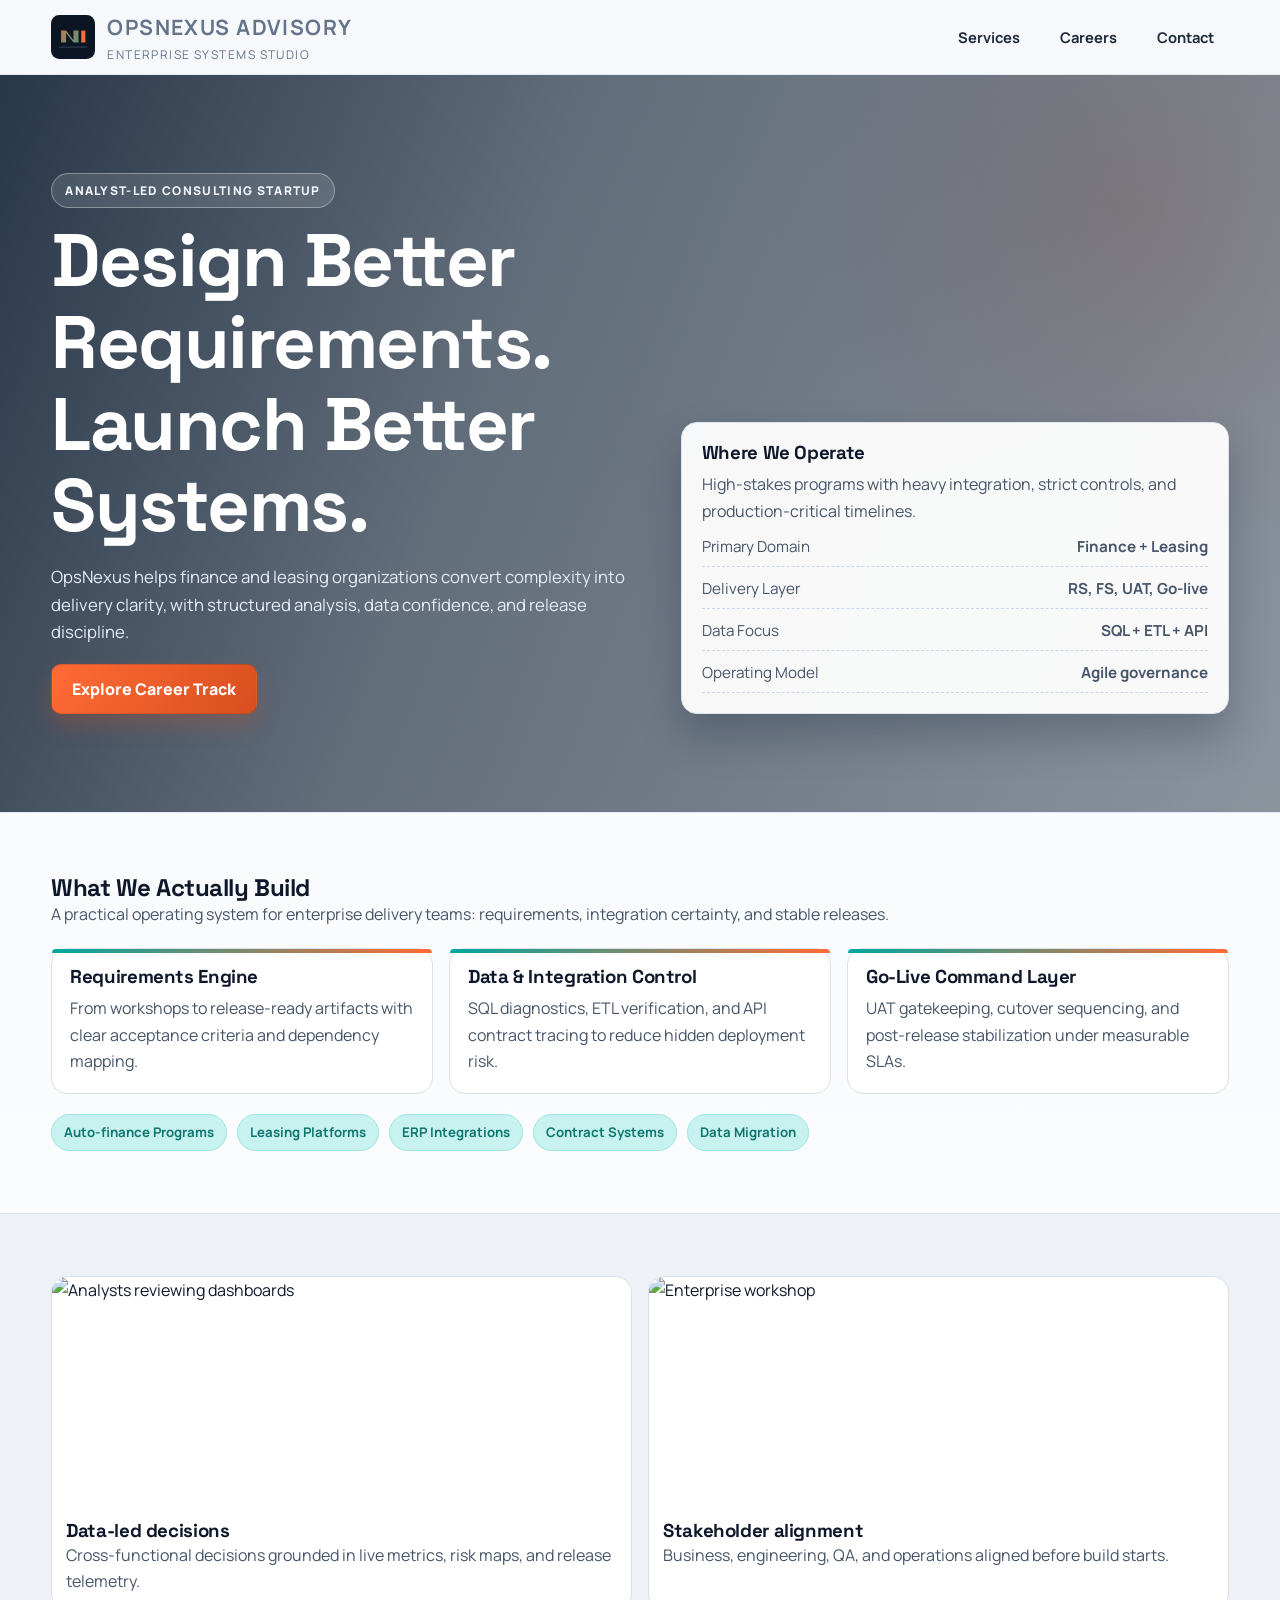
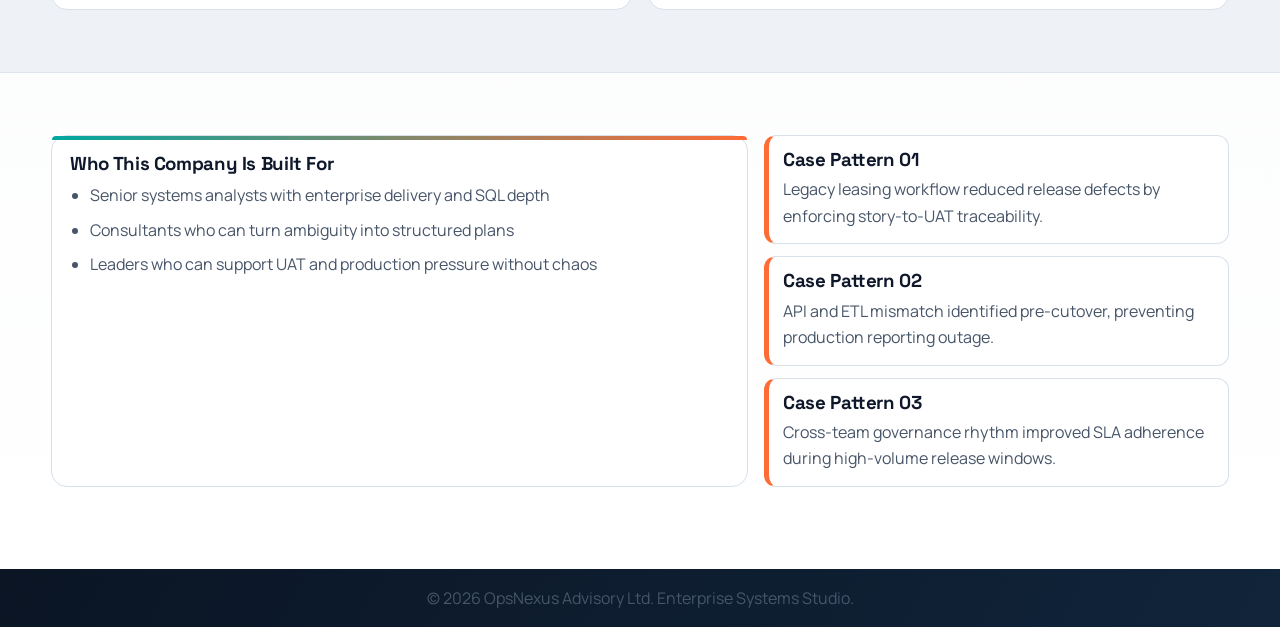
==== index.html @ 14460813 "Swap to alternate OpsNexus logo" ====
<!DOCTYPE html>
<html lang="en">
<head>
  <meta charset="UTF-8" />
  <meta name="viewport" content="width=device-width, initial-scale=1.0" />
  <title>OpsNexus Advisory | Enterprise Systems Studio</title>
  <link rel="stylesheet" href="styles.css" />
</head>
<body>
  <header class="site-header">
    <div class="container nav-shell">
      <a class="brand" href="index.html">
        <img class="logo" src="assets/opsnexus-logo-alt.svg" alt="OpsNexus Advisory logo" />
        <span class="brand-text"><strong>OpsNexus Advisory</strong><span>Enterprise Systems Studio</span></span>
      </a>
      <ul class="nav-links">
        <li><a href="services.html">Services</a></li>
        <li><a href="careers.html">Careers</a></li>
        <li><a href="contact.html">Contact</a></li>
      </ul>
    </div>
  </header>

  <main>
    <section class="hero">
      <video class="hero-video" autoplay muted loop playsinline poster="https://source.unsplash.com/1800x1200/?enterprise,operations,technology&sig=200">
        <source src="https://assets.mixkit.co/videos/preview/mixkit-colleagues-walking-and-talking-in-an-office-4426-large.mp4" type="video/mp4" />
      </video>
      <div class="hero-overlay"></div>
      <div class="container hero-content">
        <div class="hero-copy">
          <span class="hero-kicker">Analyst-led consulting startup</span>
          <h1>Design Better Requirements. Launch Better Systems.</h1>
          <p>
            OpsNexus helps finance and leasing organizations convert complexity into delivery clarity,
            with structured analysis, data confidence, and release discipline.
          </p>
          <a class="btn" href="careers.html">Explore Career Track</a>
        </div>
        <aside class="hero-panel">
          <h3>Where We Operate</h3>
          <p>High-stakes programs with heavy integration, strict controls, and production-critical timelines.</p>
          <ul class="metric-list">
            <li><span>Primary Domain</span><strong>Finance + Leasing</strong></li>
            <li><span>Delivery Layer</span><strong>RS, FS, UAT, Go-live</strong></li>
            <li><span>Data Focus</span><strong>SQL + ETL + API</strong></li>
            <li><span>Operating Model</span><strong>Agile governance</strong></li>
          </ul>
        </aside>
      </div>
    </section>

    <section class="section">
      <div class="container">
        <div class="section-head">
          <h2>What We Actually Build</h2>
          <p class="lead">A practical operating system for enterprise delivery teams: requirements, integration certainty, and stable releases.</p>
        </div>
        <div class="grid-3">
          <article class="card">
            <h3>Requirements Engine</h3>
            <p>From workshops to release-ready artifacts with clear acceptance criteria and dependency mapping.</p>
          </article>
          <article class="card">
            <h3>Data & Integration Control</h3>
            <p>SQL diagnostics, ETL verification, and API contract tracing to reduce hidden deployment risk.</p>
          </article>
          <article class="card">
            <h3>Go-Live Command Layer</h3>
            <p>UAT gatekeeping, cutover sequencing, and post-release stabilization under measurable SLAs.</p>
          </article>
        </div>
        <div class="logo-ribbon">
          <span class="logo-chip">Auto-finance Programs</span>
          <span class="logo-chip">Leasing Platforms</span>
          <span class="logo-chip">ERP Integrations</span>
          <span class="logo-chip">Contract Systems</span>
          <span class="logo-chip">Data Migration</span>
        </div>
      </div>
    </section>

    <section class="section section-soft">
      <div class="container visual-band">
        <article class="visual-card">
          <img src="https://source.unsplash.com/1600x1000/?data,analytics,dashboard&sig=101" alt="Analysts reviewing dashboards" />
          <div class="caption">
            <h3>Data-led decisions</h3>
            <p>Cross-functional decisions grounded in live metrics, risk maps, and release telemetry.</p>
          </div>
        </article>
        <article class="visual-card">
          <img src="https://source.unsplash.com/1600x1000/?enterprise,meeting,whiteboard&sig=102" alt="Enterprise workshop" />
          <div class="caption">
            <h3>Stakeholder alignment</h3>
            <p>Business, engineering, QA, and operations aligned before build starts.</p>
          </div>
        </article>
      </div>
    </section>

    <section class="section">
      <div class="container story-grid">
        <article class="panel">
          <h3>Who This Company Is Built For</h3>
          <ul class="bullets">
            <li>Senior systems analysts with enterprise delivery and SQL depth</li>
            <li>Consultants who can turn ambiguity into structured plans</li>
            <li>Leaders who can support UAT and production pressure without chaos</li>
          </ul>
        </article>
        <div class="case-strip">
          <article class="case-item">
            <h3>Case Pattern 01</h3>
            <p>Legacy leasing workflow reduced release defects by enforcing story-to-UAT traceability.</p>
          </article>
          <article class="case-item">
            <h3>Case Pattern 02</h3>
            <p>API and ETL mismatch identified pre-cutover, preventing production reporting outage.</p>
          </article>
          <article class="case-item">
            <h3>Case Pattern 03</h3>
            <p>Cross-team governance rhythm improved SLA adherence during high-volume release windows.</p>
          </article>
        </div>
      </div>
    </section>
  </main>

  <footer class="footer">
    <div class="container">
      <p>&copy; 2026 OpsNexus Advisory Ltd. Enterprise Systems Studio.</p>
    </div>
  </footer>
</body>
</html>
---- styles.css ----
@import url('https://fonts.googleapis.com/css2?family=Manrope:wght@400;500;600;700;800&family=Space+Grotesk:wght@500;700&display=swap');

:root {
  --bg: #f6f8fb;
  --bg-alt: #eef2f7;
  --surface: #ffffff;
  --ink: #0f172a;
  --muted: #475569;
  --line: #d8e0ea;
  --brand: #ff6b35;
  --brand-dark: #d84f1f;
  --teal: #00a7a0;
  --teal-soft: #c7f2ef;
}

* {
  box-sizing: border-box;
  margin: 0;
  padding: 0;
}

body {
  font-family: "Manrope", "Segoe UI", sans-serif;
  color: var(--ink);
  background: linear-gradient(180deg, var(--bg) 0%, #ffffff 100%);
  line-height: 1.65;
}

h1,
h2,
h3 {
  font-family: "Space Grotesk", "Segoe UI", sans-serif;
  letter-spacing: -0.02em;
  line-height: 1.1;
}

p,
li {
  color: var(--muted);
}

.container {
  width: min(1180px, 92%);
  margin: 0 auto;
}

.site-header {
  position: sticky;
  top: 0;
  z-index: 40;
  backdrop-filter: blur(10px);
  background: rgba(246, 248, 251, 0.92);
  border-bottom: 1px solid #e5ebf2;
}

.nav-shell {
  min-height: 74px;
  display: flex;
  align-items: center;
  justify-content: space-between;
  gap: 20px;
}

.brand {
  text-decoration: none;
  display: inline-flex;
  align-items: center;
  gap: 12px;
  color: var(--ink);
}

.brand strong {
  font-size: 1.32rem;
}

.brand span {
  font-size: 0.75rem;
  text-transform: uppercase;
  letter-spacing: 0.12em;
  color: #64748b;
}

.brand-text {
  display: inline-flex;
  flex-direction: column;
}

.logo {
  width: 44px;
  height: 44px;
  display: block;
}

.nav-links {
  list-style: none;
  display: flex;
  gap: 10px;
}

.nav-links a {
  text-decoration: none;
  color: #1e293b;
  font-weight: 700;
  font-size: 0.92rem;
  padding: 9px 14px;
  border-radius: 999px;
  border: 1px solid transparent;
}

.nav-links a:hover,
.nav-links a.active {
  border-color: #dbe4ef;
  background: #ffffff;
  color: var(--brand-dark);
}

.hero {
  position: relative;
  min-height: 82vh;
  display: flex;
  align-items: center;
  overflow: hidden;
  border-bottom: 1px solid #e4ebf4;
}

.hero-video {
  position: absolute;
  inset: 0;
  width: 100%;
  height: 100%;
  object-fit: cover;
  z-index: 0;
}

.hero-overlay {
  position: absolute;
  inset: 0;
  z-index: 1;
  background:
    linear-gradient(110deg, rgba(6, 23, 43, 0.86) 0%, rgba(6, 23, 43, 0.62) 38%, rgba(6, 23, 43, 0.45) 100%),
    radial-gradient(circle at 88% 18%, rgba(255, 107, 53, 0.2), transparent 28%);
}

.hero-content {
  position: relative;
  z-index: 2;
  display: grid;
  grid-template-columns: 1.05fr 0.95fr;
  gap: 24px;
  align-items: end;
  padding: 66px 0;
}

.hero-kicker {
  display: inline-flex;
  margin-bottom: 12px;
  border-radius: 999px;
  padding: 7px 13px;
  background: rgba(255, 255, 255, 0.12);
  border: 1px solid rgba(255, 255, 255, 0.34);
  color: #f2f7ff;
  text-transform: uppercase;
  letter-spacing: 0.11em;
  font-size: 0.75rem;
  font-weight: 800;
}

.hero-copy h1 {
  color: #fff;
  font-size: clamp(2.2rem, 5.8vw, 5.2rem);
  max-width: 800px;
}

.hero-copy p {
  margin-top: 16px;
  color: #e6edf8;
  font-size: 1.05rem;
  max-width: 700px;
}

.hero-panel {
  background: rgba(255, 255, 255, 0.95);
  border: 1px solid #dbe4ef;
  border-radius: 16px;
  padding: 20px;
  box-shadow: 0 22px 42px rgba(8, 24, 46, 0.25);
}

.hero-panel h3 {
  margin-bottom: 8px;
}

.metric-list {
  margin-top: 10px;
  list-style: none;
  display: grid;
  gap: 9px;
}

.metric-list li {
  display: flex;
  justify-content: space-between;
  gap: 10px;
  font-size: 0.95rem;
  border-bottom: 1px dashed #cbd7e5;
  padding-bottom: 7px;
}

.btn {
  display: inline-block;
  margin-top: 18px;
  text-decoration: none;
  color: #fff;
  border-radius: 10px;
  padding: 11px 20px;
  background: linear-gradient(120deg, var(--brand), var(--brand-dark));
  border: 1px solid rgba(0, 0, 0, 0.12);
  box-shadow: 0 10px 22px rgba(216, 79, 31, 0.28);
  font-weight: 800;
  transition: transform 0.15s ease;
}

.btn:hover {
  transform: translateY(-2px);
}

.section {
  padding: 62px 0;
}

.section-soft {
  background: var(--bg-alt);
  border-top: 1px solid #dce5ef;
  border-bottom: 1px solid #dce5ef;
}

.section-head {
  margin-bottom: 20px;
}

.lead {
  max-width: 860px;
}

.grid-3 {
  display: grid;
  grid-template-columns: repeat(3, 1fr);
  gap: 16px;
}

.card,
.panel {
  background: var(--surface);
  border: 1px solid var(--line);
  border-radius: 16px;
  padding: 18px;
  position: relative;
}

.card::after,
.panel::after {
  content: "";
  position: absolute;
  inset: 0 auto auto 0;
  width: 100%;
  height: 4px;
  border-radius: 16px 16px 0 0;
  background: linear-gradient(90deg, var(--teal), var(--brand));
}

.card h3,
.panel h3 {
  margin-bottom: 8px;
}

.visual-band {
  display: grid;
  grid-template-columns: 1fr 1fr;
  gap: 16px;
}

.visual-card,
.service-card,
.culture-card {
  background: #fff;
  border: 1px solid var(--line);
  border-radius: 16px;
  overflow: hidden;
}

.visual-card img,
.service-card img,
.culture-card img,
.hero-banner img {
  width: 100%;
  display: block;
  object-fit: cover;
}

.visual-card img {
  height: 230px;
}

.visual-card .caption,
.service-card .content,
.culture-card .content {
  padding: 14px;
}

.logo-ribbon {
  margin-top: 20px;
  display: flex;
  flex-wrap: wrap;
  gap: 10px;
}

.logo-chip {
  background: var(--teal-soft);
  color: #0f766e;
  border: 1px solid #9ce7e3;
  border-radius: 999px;
  padding: 7px 12px;
  font-weight: 700;
  font-size: 0.83rem;
}

.story-grid {
  display: grid;
  grid-template-columns: 1.2fr 0.8fr;
  gap: 16px;
}

.bullets {
  margin-left: 20px;
  display: grid;
  gap: 8px;
}

.case-strip {
  display: grid;
  gap: 12px;
}

.case-item {
  background: #fff;
  border: 1px solid var(--line);
  border-left: 5px solid var(--brand);
  border-radius: 12px;
  padding: 14px;
}

.case-item h3 {
  margin-bottom: 6px;
}

.page-title {
  padding: 50px 0 20px;
}

.page-title h1 {
  font-size: clamp(1.9rem, 3.8vw, 3.1rem);
}

.hero-banner {
  border-radius: 16px;
  overflow: hidden;
  border: 1px solid var(--line);
}

.hero-banner img {
  height: 330px;
}

.service-grid,
.culture-grid {
  display: grid;
  grid-template-columns: repeat(3, 1fr);
  gap: 16px;
}

.service-card img {
  height: 180px;
}

.culture-card img {
  height: 150px;
}

.job-list {
  display: grid;
  gap: 14px;
}

.job-card {
  background: #fff;
  border: 1px solid var(--line);
  border-left: 5px solid var(--brand);
  border-radius: 14px;
  padding: 16px;
  display: flex;
  justify-content: space-between;
  gap: 16px;
}

.job-main {
  flex: 1;
}

.job-meta {
  color: #8a4f29;
  font-weight: 800;
  font-size: 0.9rem;
  margin-bottom: 7px;
}

.job-btn {
  margin-top: 0;
}

.split {
  display: grid;
  grid-template-columns: 1.12fr 0.88fr;
  gap: 16px;
}

.form-grid {
  display: grid;
  grid-template-columns: 1fr 1fr;
  gap: 12px;
}

label {
  display: block;
  margin-bottom: 4px;
  color: var(--ink);
  font-weight: 700;
}

input,
textarea {
  width: 100%;
  font: inherit;
  color: var(--ink);
  background: #fff;
  border: 1px solid #cfd9e5;
  border-radius: 9px;
  padding: 10px;
}

input:focus,
textarea:focus {
  outline: none;
  border-color: var(--teal);
  box-shadow: 0 0 0 3px rgba(0, 167, 160, 0.16);
}

.note-strip {
  margin-top: 16px;
  border: 1px solid #ffd6c7;
  background: #fff1eb;
  color: #a63f1d;
  border-radius: 10px;
  padding: 12px;
}

.map-embed {
  width: 100%;
  min-height: 260px;
  border: 1px solid var(--line);
  border-radius: 12px;
  margin-top: 12px;
}

.footer {
  margin-top: 20px;
  background: linear-gradient(120deg, #0b1524, #10243a);
  color: #dbe8f8;
}

.footer .container {
  padding: 16px 0;
  text-align: center;
}

@media (max-width: 920px) {
  .nav-shell {
    flex-direction: column;
    align-items: flex-start;
    padding: 12px 0;
  }

  .nav-links {
    flex-wrap: wrap;
  }

  .hero-content,
  .grid-3,
  .visual-band,
  .story-grid,
  .service-grid,
  .culture-grid,
  .split,
  .form-grid {
    grid-template-columns: 1fr;
  }

  .job-card {
    flex-direction: column;
  }
}
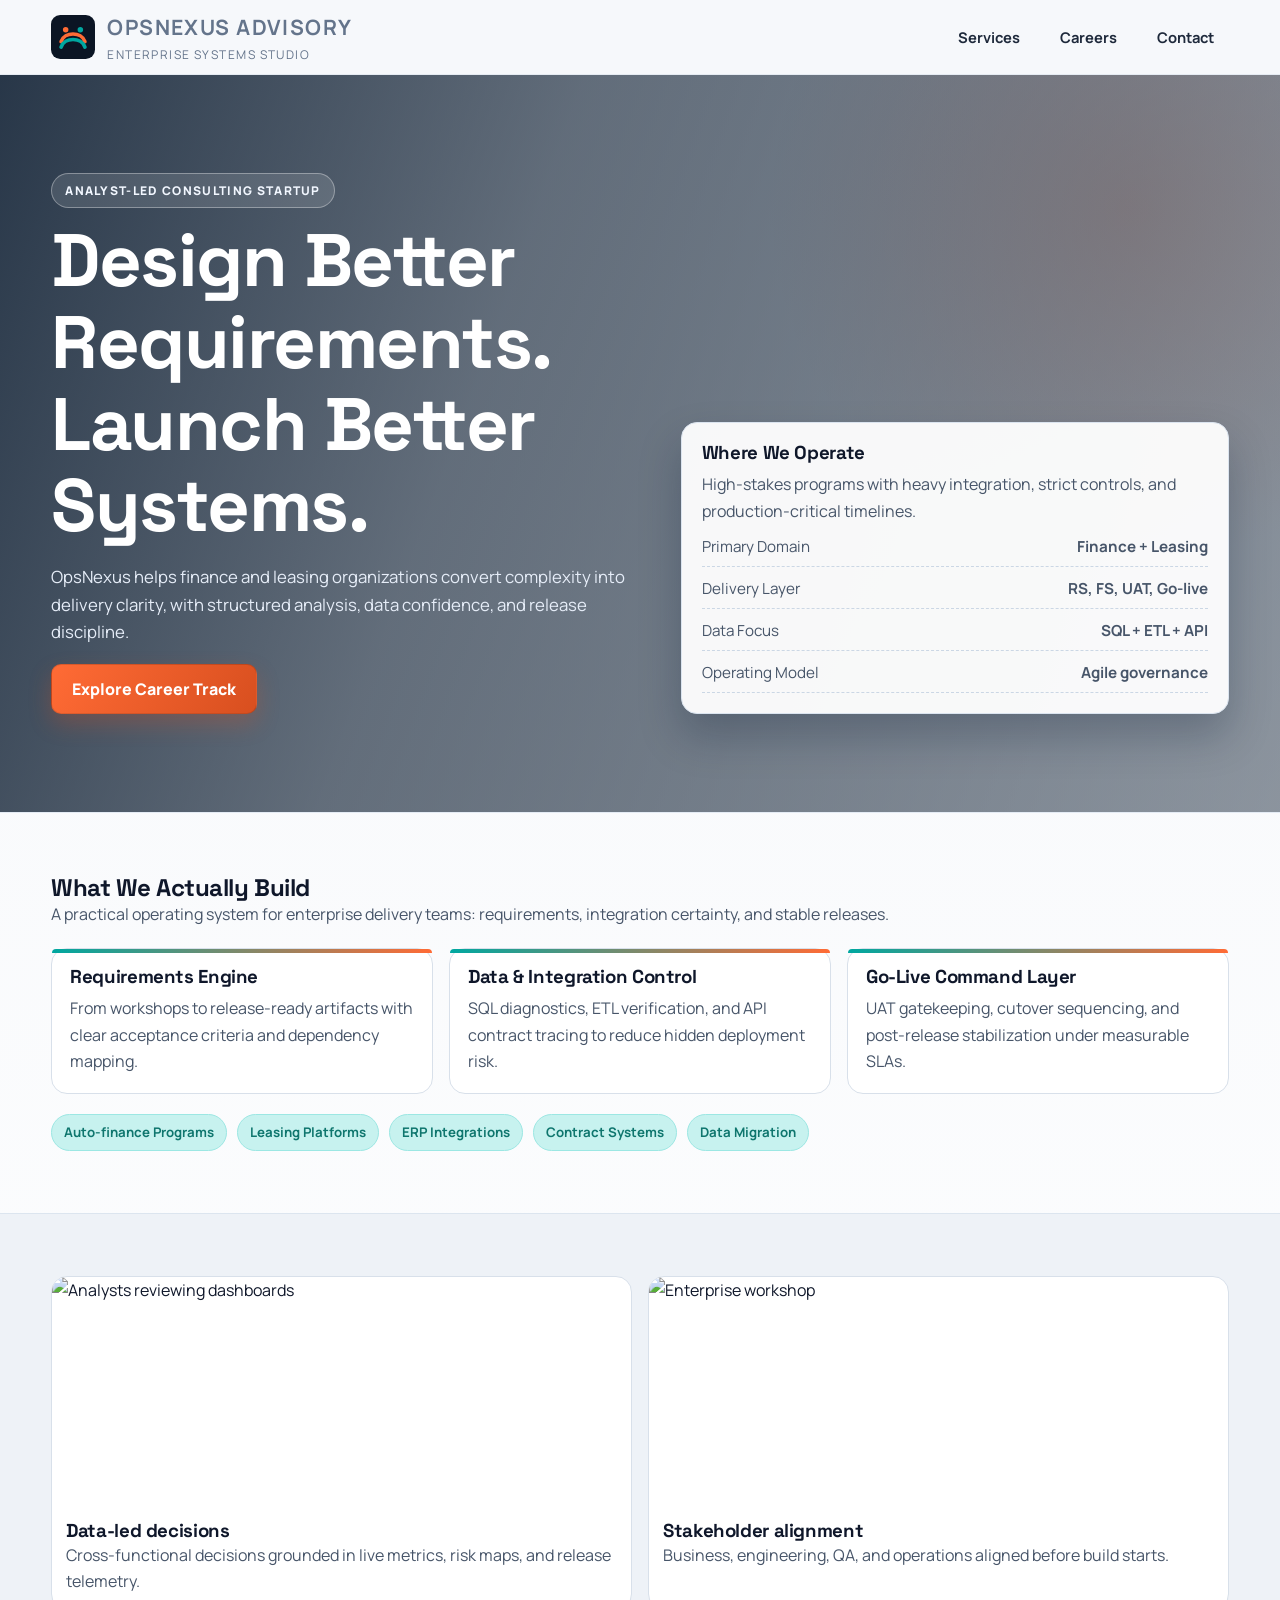
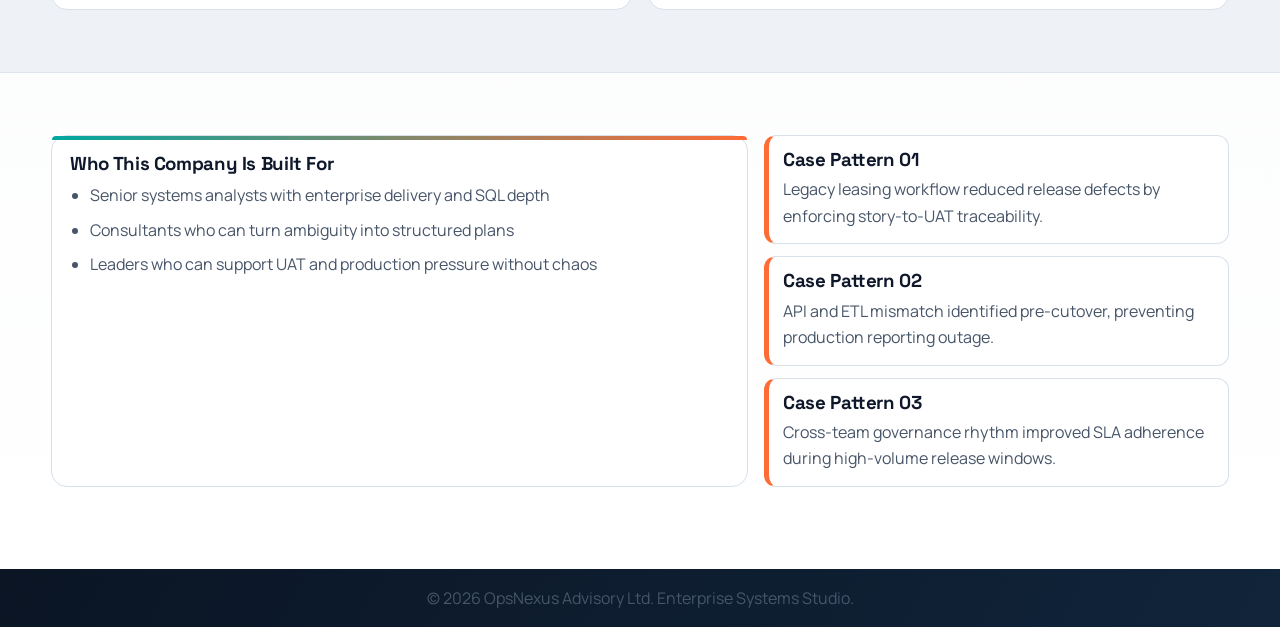
==== commit b52095e9: "Replace logo with abstract mark" ====
--- a/index.html
+++ b/index.html
@@ -10,7 +10,7 @@
   <header class="site-header">
     <div class="container nav-shell">
       <a class="brand" href="index.html">
-        <img class="logo" src="assets/opsnexus-logo-alt.svg" alt="OpsNexus Advisory logo" />
+        <img class="logo" src="assets/opsnexus-logo-mark.svg" alt="OpsNexus Advisory logo" />
         <span class="brand-text"><strong>OpsNexus Advisory</strong><span>Enterprise Systems Studio</span></span>
       </a>
       <ul class="nav-links">
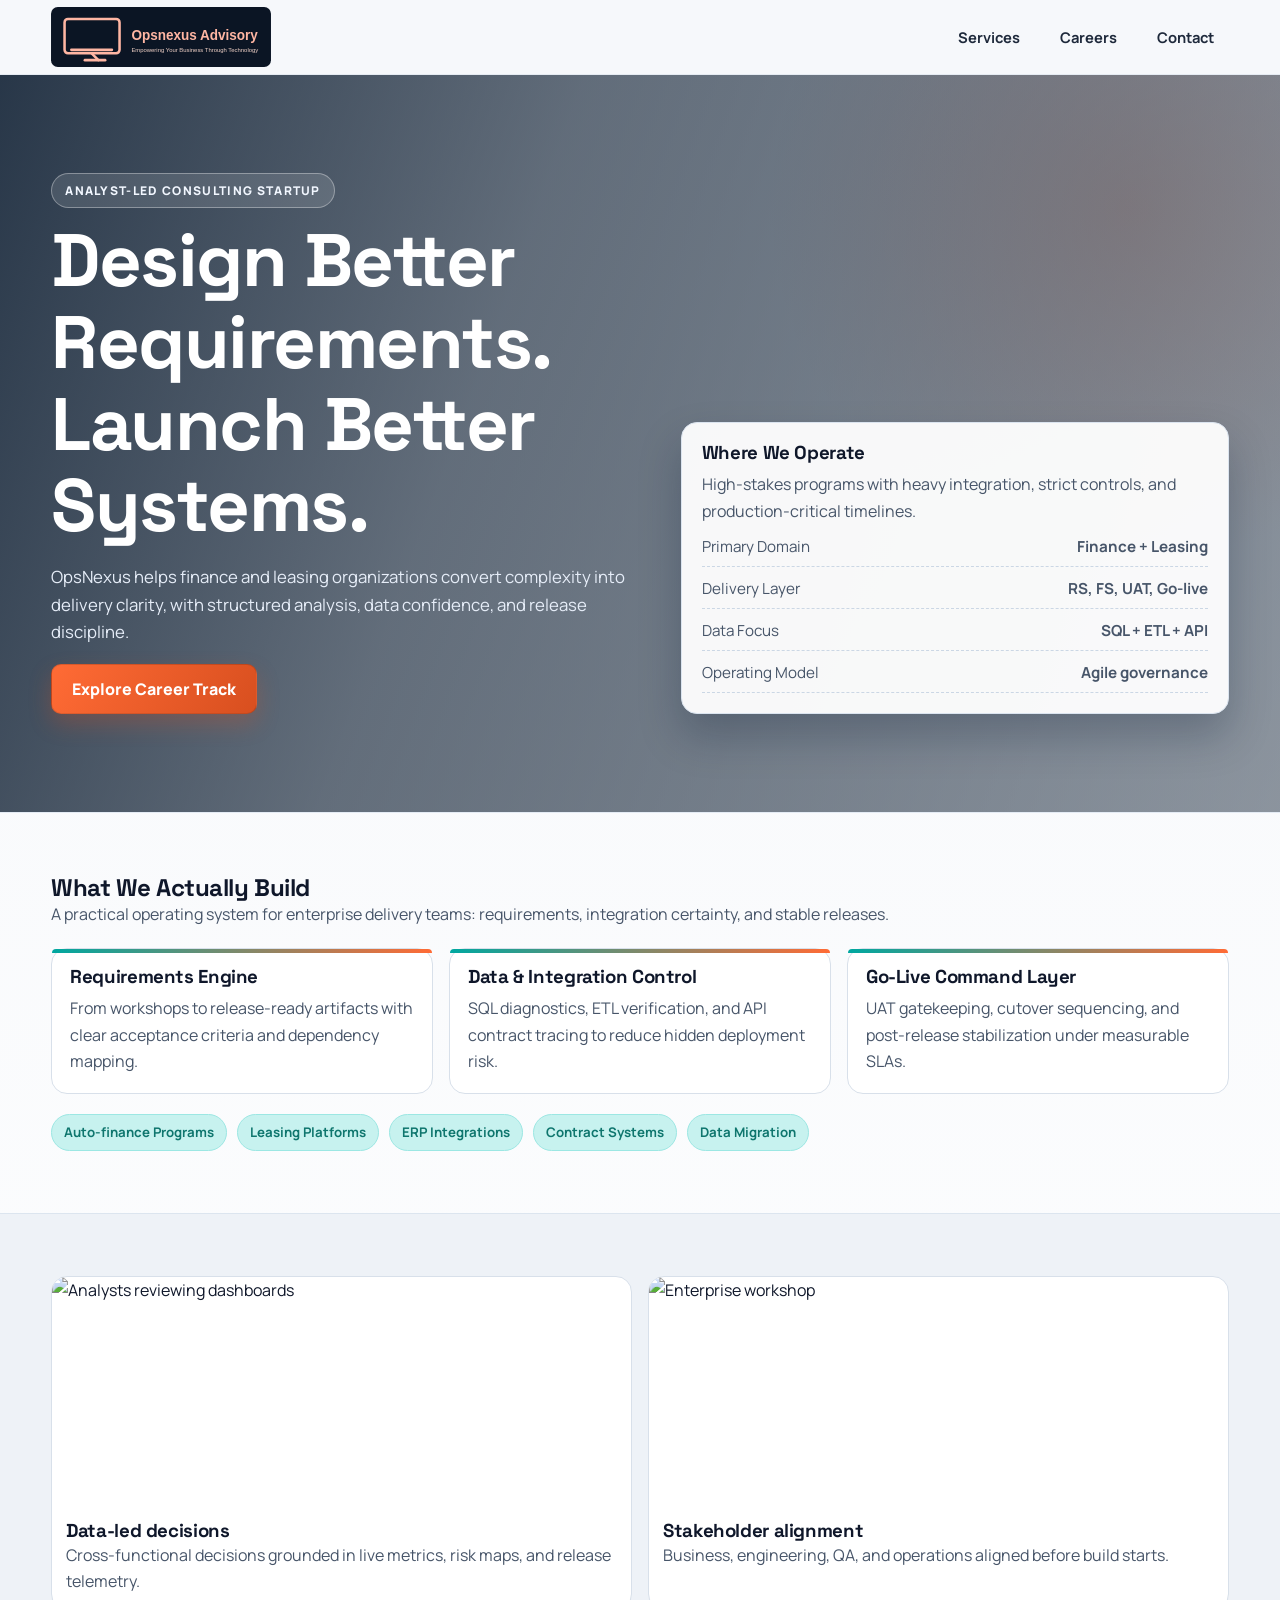
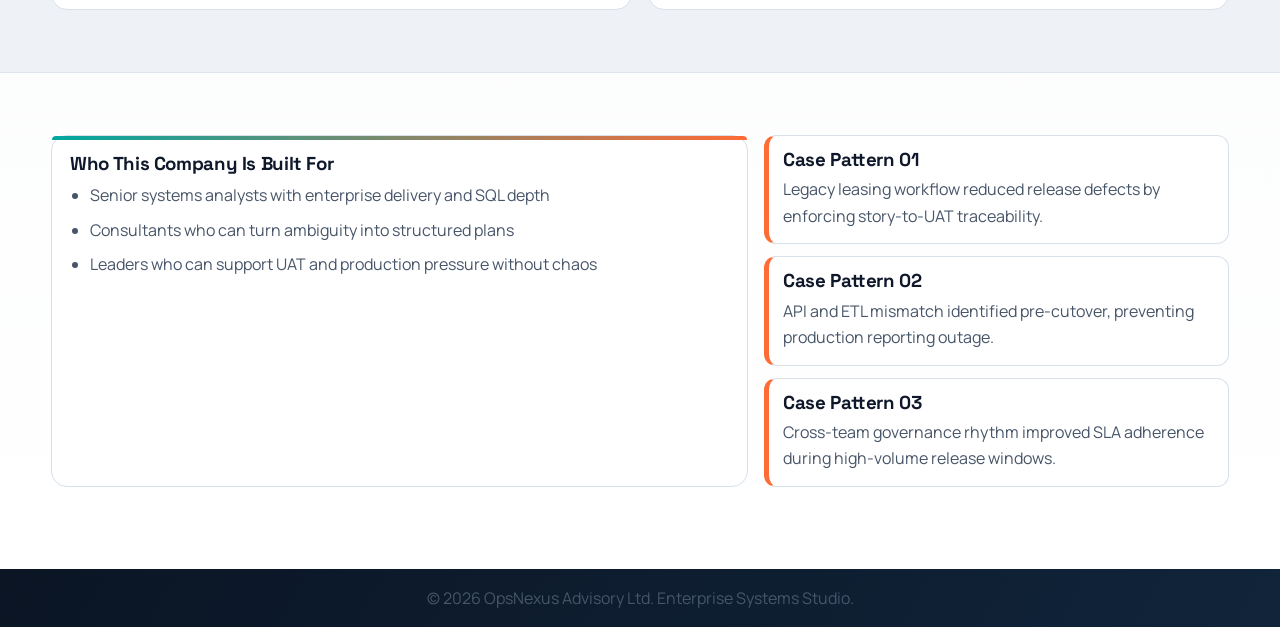
==== commit 856cc4b3: "Introduce sketch logo wordmark" ====
--- a/index.html
+++ b/index.html
@@ -10,8 +10,7 @@
   <header class="site-header">
     <div class="container nav-shell">
       <a class="brand" href="index.html">
-        <img class="logo" src="assets/opsnexus-logo-mark.svg" alt="OpsNexus Advisory logo" />
-        <span class="brand-text"><strong>OpsNexus Advisory</strong><span>Enterprise Systems Studio</span></span>
+        <img class="logo" src="assets/opsnexus-logo-sketch.svg" alt="OpsNexus Advisory logo" />
       </a>
       <ul class="nav-links">
         <li><a href="services.html">Services</a></li>
--- a/styles.css
+++ b/styles.css
@@ -69,25 +69,15 @@
   color: var(--ink);
 }
 
-.brand strong {
-  font-size: 1.32rem;
-}
-
-.brand span {
-  font-size: 0.75rem;
-  text-transform: uppercase;
-  letter-spacing: 0.12em;
-  color: #64748b;
-}
-
+.brand strong,
+.brand span,
 .brand-text {
-  display: inline-flex;
-  flex-direction: column;
+  display: none;
 }
 
 .logo {
-  width: 44px;
-  height: 44px;
+  width: 220px;
+  height: auto;
   display: block;
 }
 
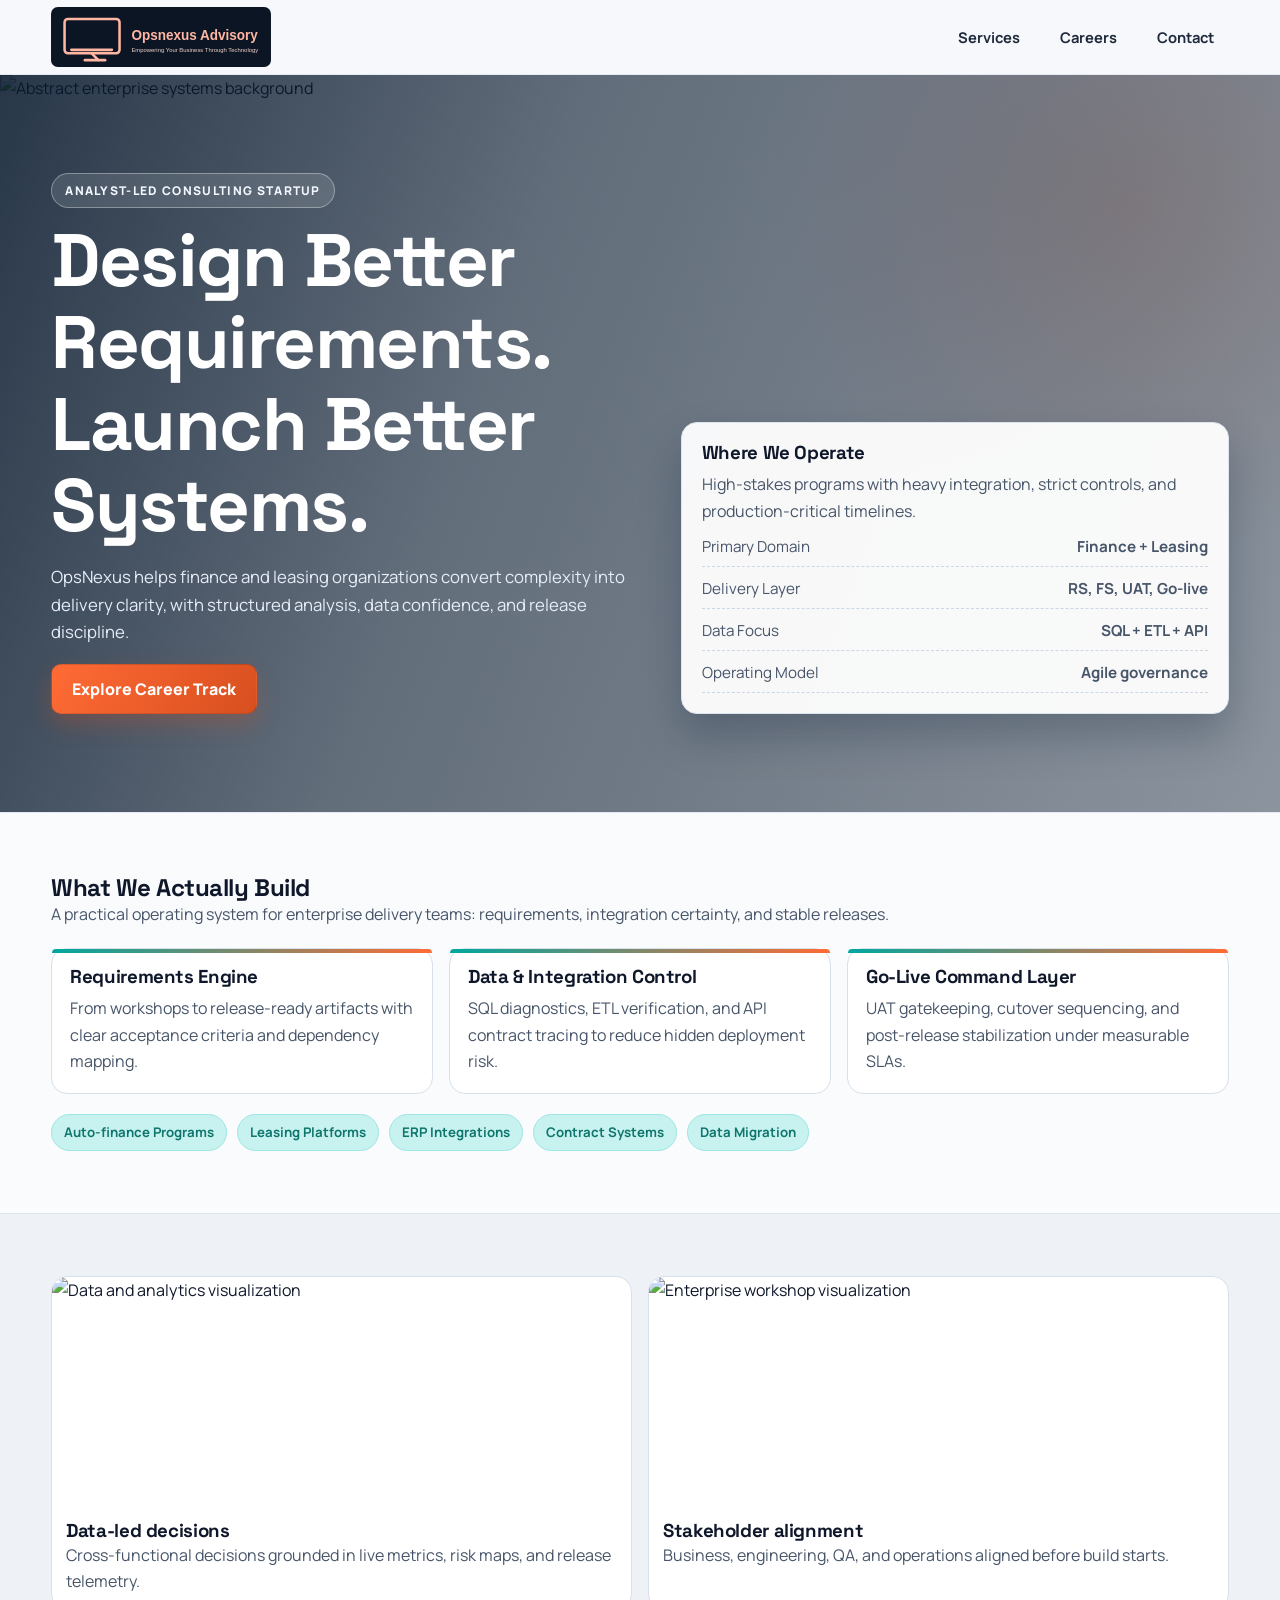
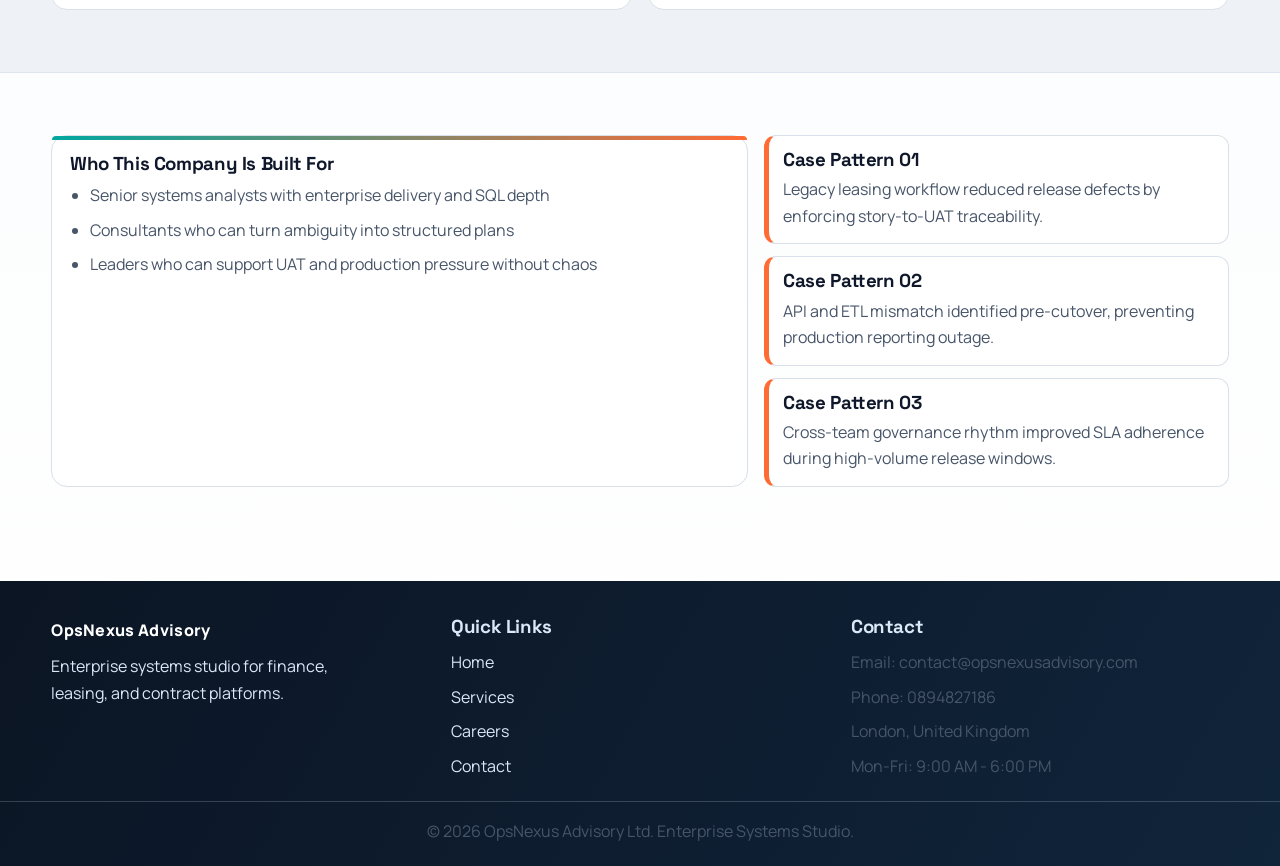
==== commit c8148fb2: "Add footer banner and custom domain" ====
--- a/index.html
+++ b/index.html
@@ -22,9 +22,7 @@
 
   <main>
     <section class="hero">
-      <video class="hero-video" autoplay muted loop playsinline poster="https://source.unsplash.com/1800x1200/?enterprise,operations,technology&sig=200">
-        <source src="https://assets.mixkit.co/videos/preview/mixkit-colleagues-walking-and-talking-in-an-office-4426-large.mp4" type="video/mp4" />
-      </video>
+      <img class="hero-video" src="assets/hero-bg.svg" alt="Abstract enterprise systems background" />
       <div class="hero-overlay"></div>
       <div class="container hero-content">
         <div class="hero-copy">
@@ -82,14 +80,14 @@
     <section class="section section-soft">
       <div class="container visual-band">
         <article class="visual-card">
-          <img src="https://source.unsplash.com/1600x1000/?data,analytics,dashboard&sig=101" alt="Analysts reviewing dashboards" />
+          <img src="assets/visual-data.svg" alt="Data and analytics visualization" />
           <div class="caption">
             <h3>Data-led decisions</h3>
             <p>Cross-functional decisions grounded in live metrics, risk maps, and release telemetry.</p>
           </div>
         </article>
         <article class="visual-card">
-          <img src="https://source.unsplash.com/1600x1000/?enterprise,meeting,whiteboard&sig=102" alt="Enterprise workshop" />
+          <img src="assets/visual-workshop.svg" alt="Enterprise workshop visualization" />
           <div class="caption">
             <h3>Stakeholder alignment</h3>
             <p>Business, engineering, QA, and operations aligned before build starts.</p>
@@ -126,8 +124,32 @@
     </section>
   </main>
 
-  <footer class="footer">
-    <div class="container">
+  <footer class="site-footer">
+    <div class="container footer-grid">
+      <div>
+        <a class="footer-brand" href="index.html">OpsNexus Advisory</a>
+        <p class="footer-text">Enterprise systems studio for finance, leasing, and contract platforms.</p>
+      </div>
+      <div>
+        <h3>Quick Links</h3>
+        <ul class="footer-links">
+          <li><a href="index.html">Home</a></li>
+          <li><a href="services.html">Services</a></li>
+          <li><a href="careers.html">Careers</a></li>
+          <li><a href="contact.html">Contact</a></li>
+        </ul>
+      </div>
+      <div>
+        <h3>Contact</h3>
+        <ul class="footer-contact">
+          <li>Email: contact@opsnexusadvisory.com</li>
+          <li>Phone: 0894827186</li>
+          <li>London, United Kingdom</li>
+          <li>Mon-Fri: 9:00 AM - 6:00 PM</li>
+        </ul>
+      </div>
+    </div>
+    <div class="footer-bottom">
       <p>&copy; 2026 OpsNexus Advisory Ltd. Enterprise Systems Studio.</p>
     </div>
   </footer>
--- a/styles.css
+++ b/styles.css
@@ -472,6 +472,58 @@
   text-align: center;
 }
 
+.site-footer {
+  margin-top: 32px;
+  background: linear-gradient(120deg, #0b1524, #10243a);
+  color: #dbe8f8;
+  padding: 36px 0 0;
+}
+
+.footer-grid {
+  display: grid;
+  grid-template-columns: repeat(3, 1fr);
+  gap: 22px;
+}
+
+.footer-brand {
+  color: #fff;
+  text-decoration: none;
+  font-weight: 800;
+  letter-spacing: 0.02em;
+  display: inline-block;
+  margin-bottom: 10px;
+}
+
+.footer-text {
+  color: #dbe8f8;
+  max-width: 320px;
+}
+
+.footer-links,
+.footer-contact {
+  list-style: none;
+  display: grid;
+  gap: 8px;
+  margin-top: 12px;
+}
+
+.footer-links a {
+  color: #dbe8f8;
+  text-decoration: none;
+}
+
+.footer-links a:hover {
+  text-decoration: underline;
+}
+
+.footer-bottom {
+  margin-top: 22px;
+  padding: 16px 0 22px;
+  border-top: 1px solid rgba(219, 232, 248, 0.2);
+  text-align: center;
+  color: #dbe8f8;
+}
+
 @media (max-width: 920px) {
   .nav-shell {
     flex-direction: column;
@@ -490,7 +542,8 @@
   .service-grid,
   .culture-grid,
   .split,
-  .form-grid {
+  .form-grid,
+  .footer-grid {
     grid-template-columns: 1fr;
   }
 
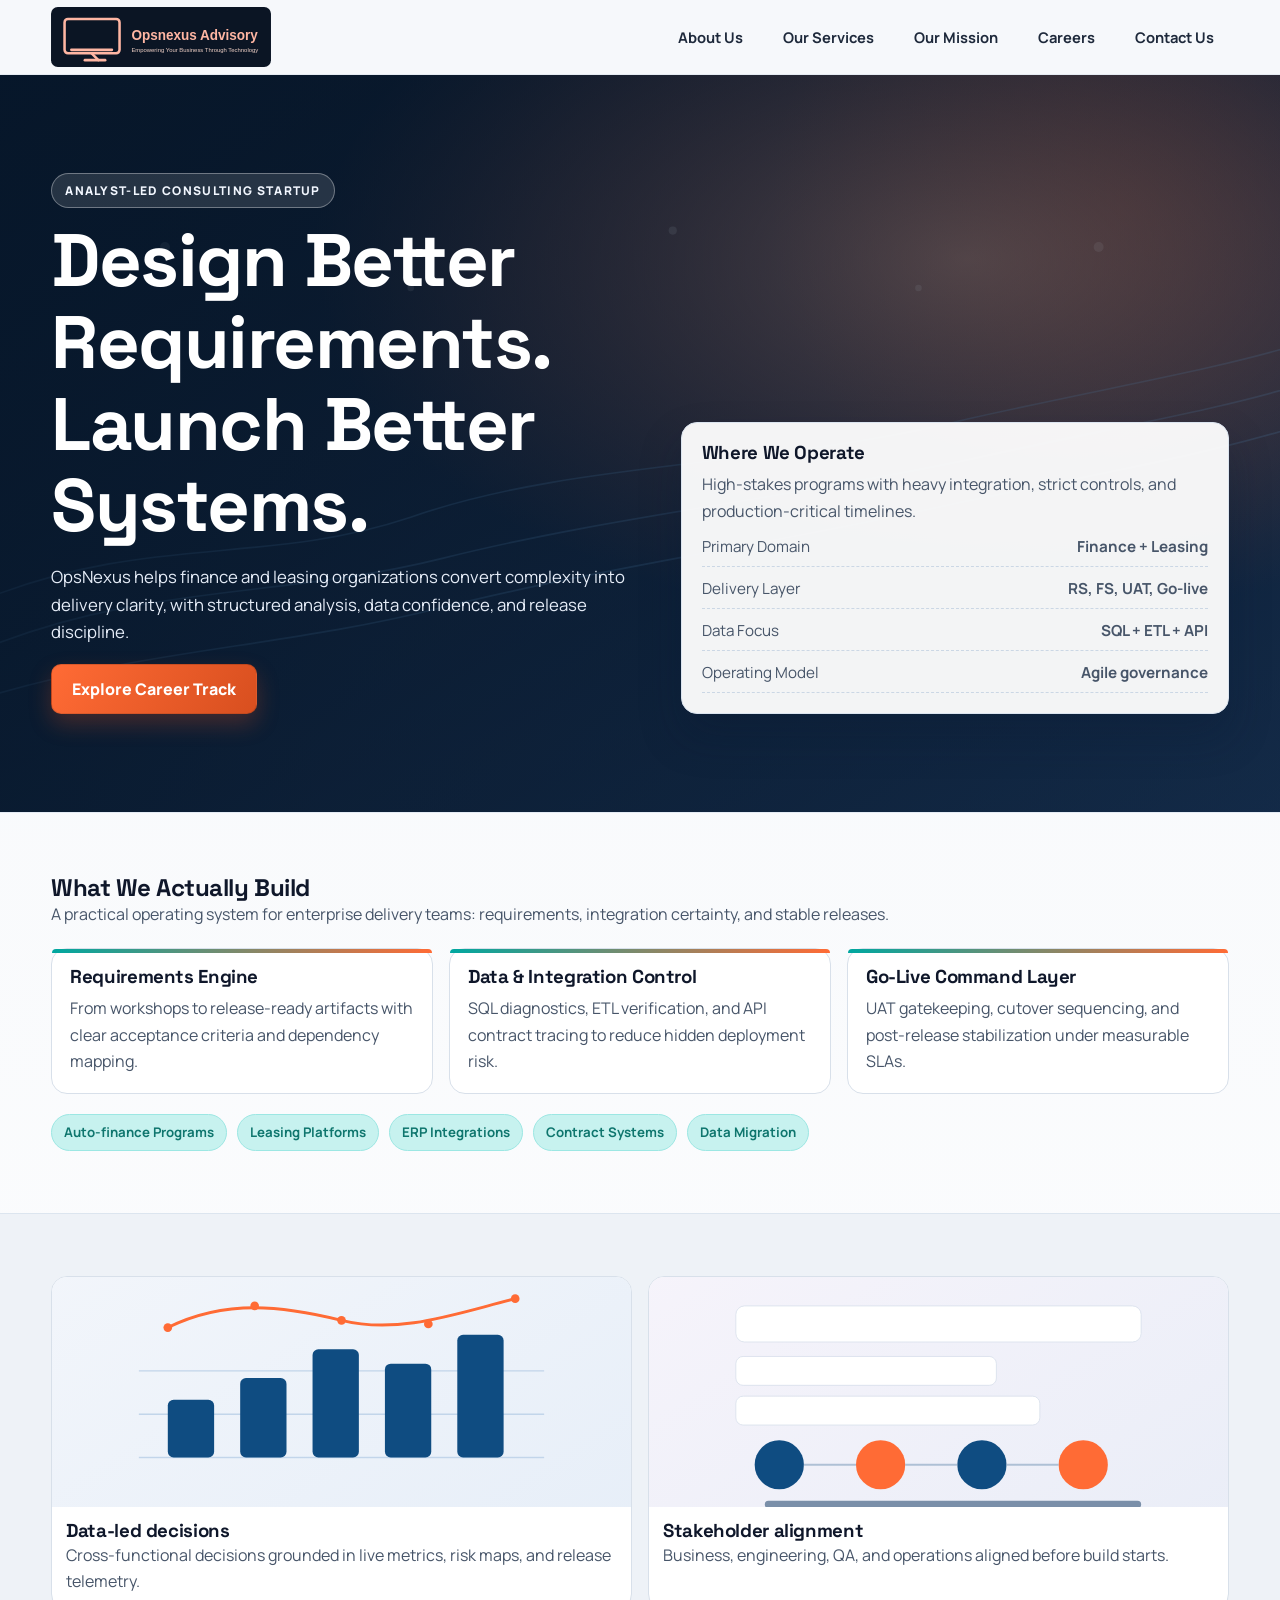
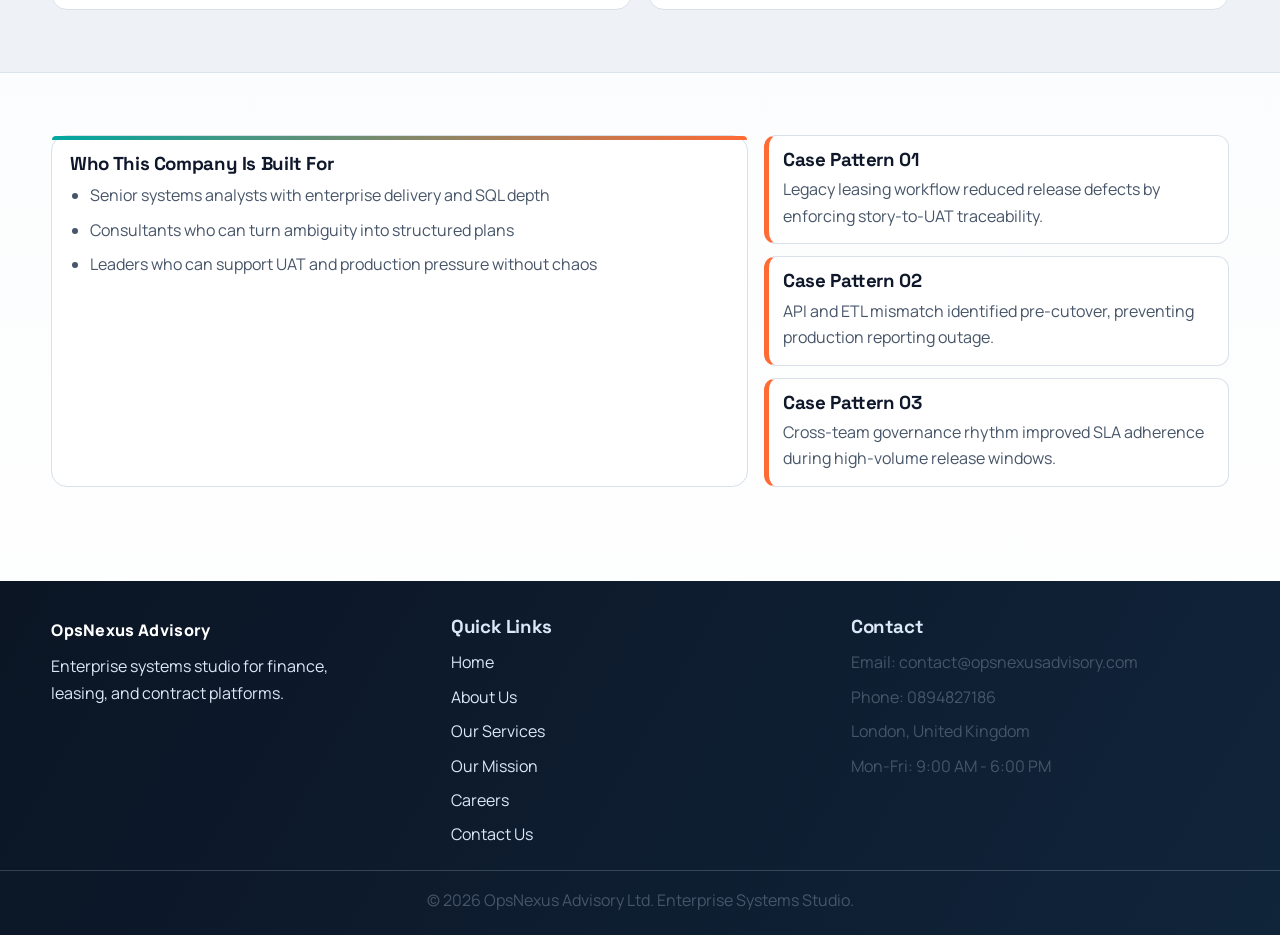
==== commit 5065a78c: "Fix images and expand navigation" ====
--- a/index.html
+++ b/index.html
@@ -13,9 +13,11 @@
         <img class="logo" src="assets/opsnexus-logo-sketch.svg" alt="OpsNexus Advisory logo" />
       </a>
       <ul class="nav-links">
-        <li><a href="services.html">Services</a></li>
+        <li><a href="about.html">About Us</a></li>
+        <li><a href="services.html">Our Services</a></li>
+        <li><a href="mission.html">Our Mission</a></li>
         <li><a href="careers.html">Careers</a></li>
-        <li><a href="contact.html">Contact</a></li>
+        <li><a href="contact.html">Contact Us</a></li>
       </ul>
     </div>
   </header>
@@ -134,9 +136,11 @@
         <h3>Quick Links</h3>
         <ul class="footer-links">
           <li><a href="index.html">Home</a></li>
-          <li><a href="services.html">Services</a></li>
+          <li><a href="about.html">About Us</a></li>
+          <li><a href="services.html">Our Services</a></li>
+          <li><a href="mission.html">Our Mission</a></li>
           <li><a href="careers.html">Careers</a></li>
-          <li><a href="contact.html">Contact</a></li>
+          <li><a href="contact.html">Contact Us</a></li>
         </ul>
       </div>
       <div>
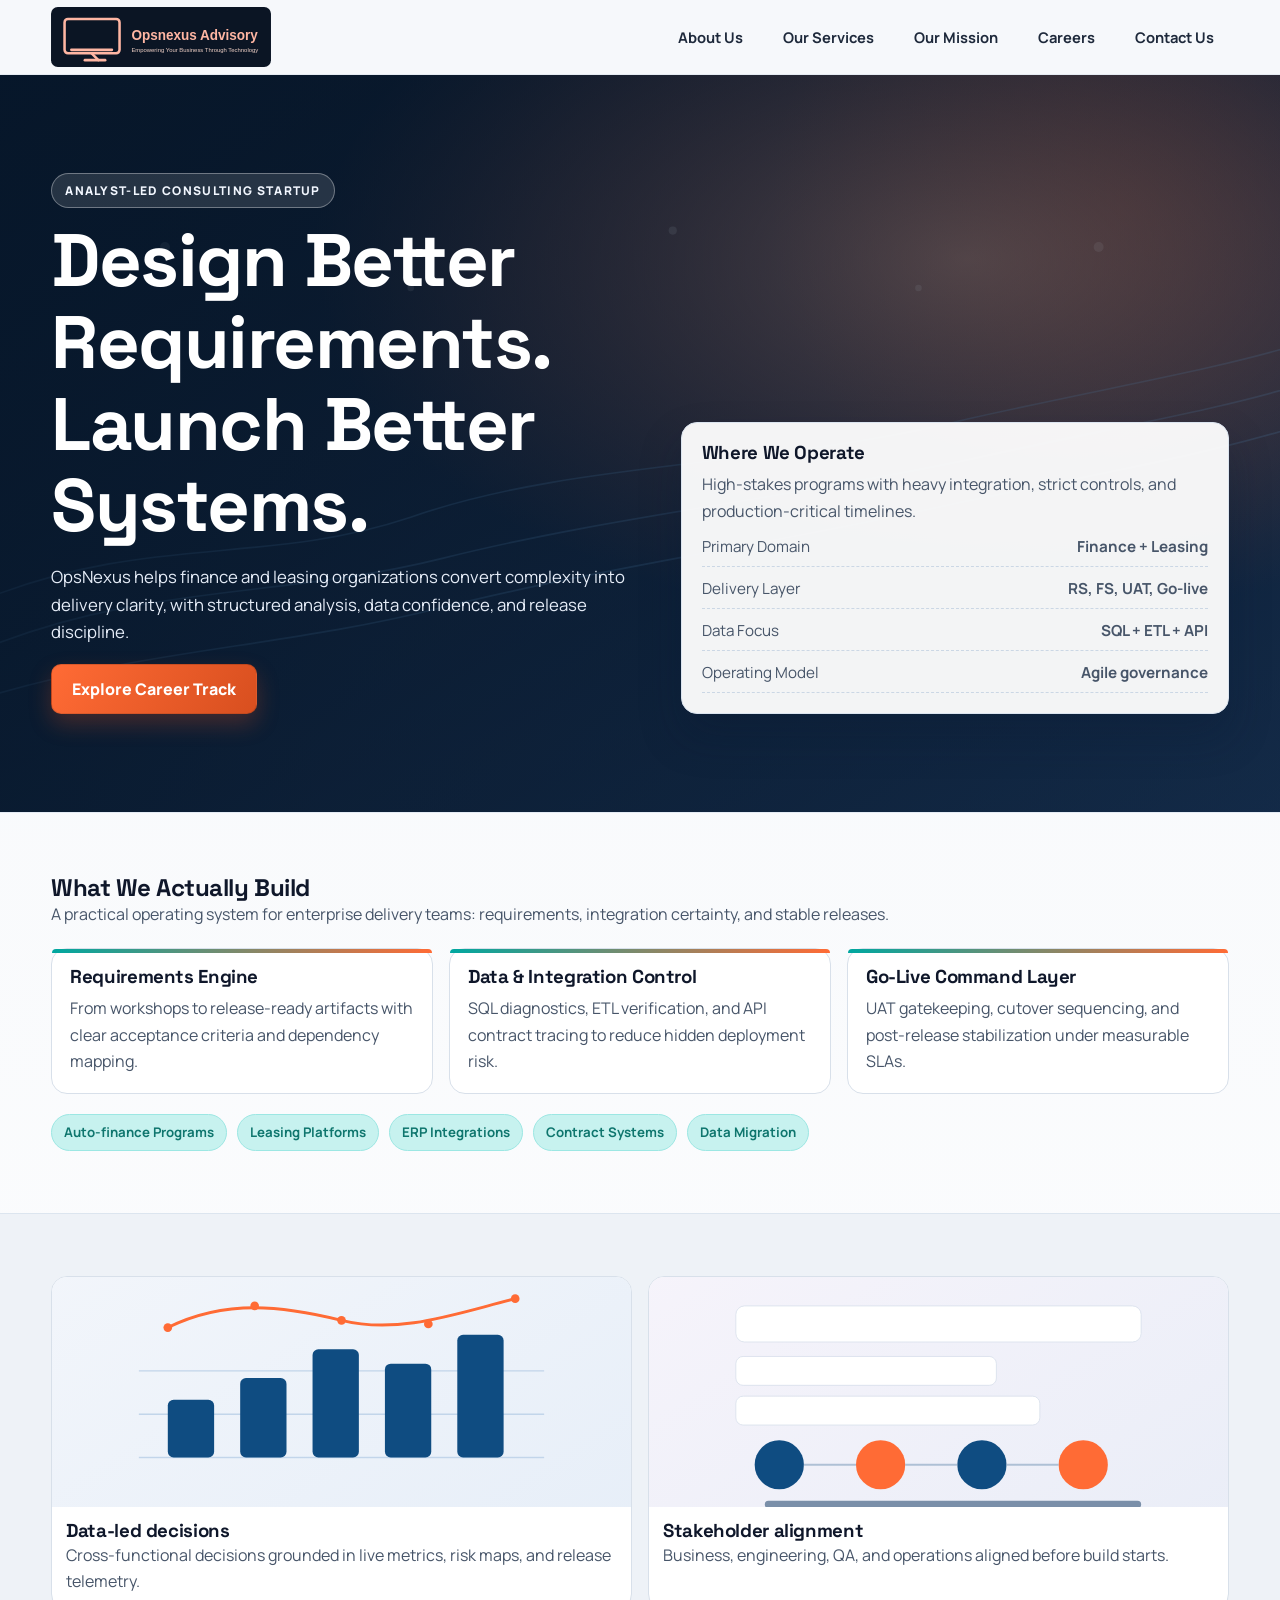
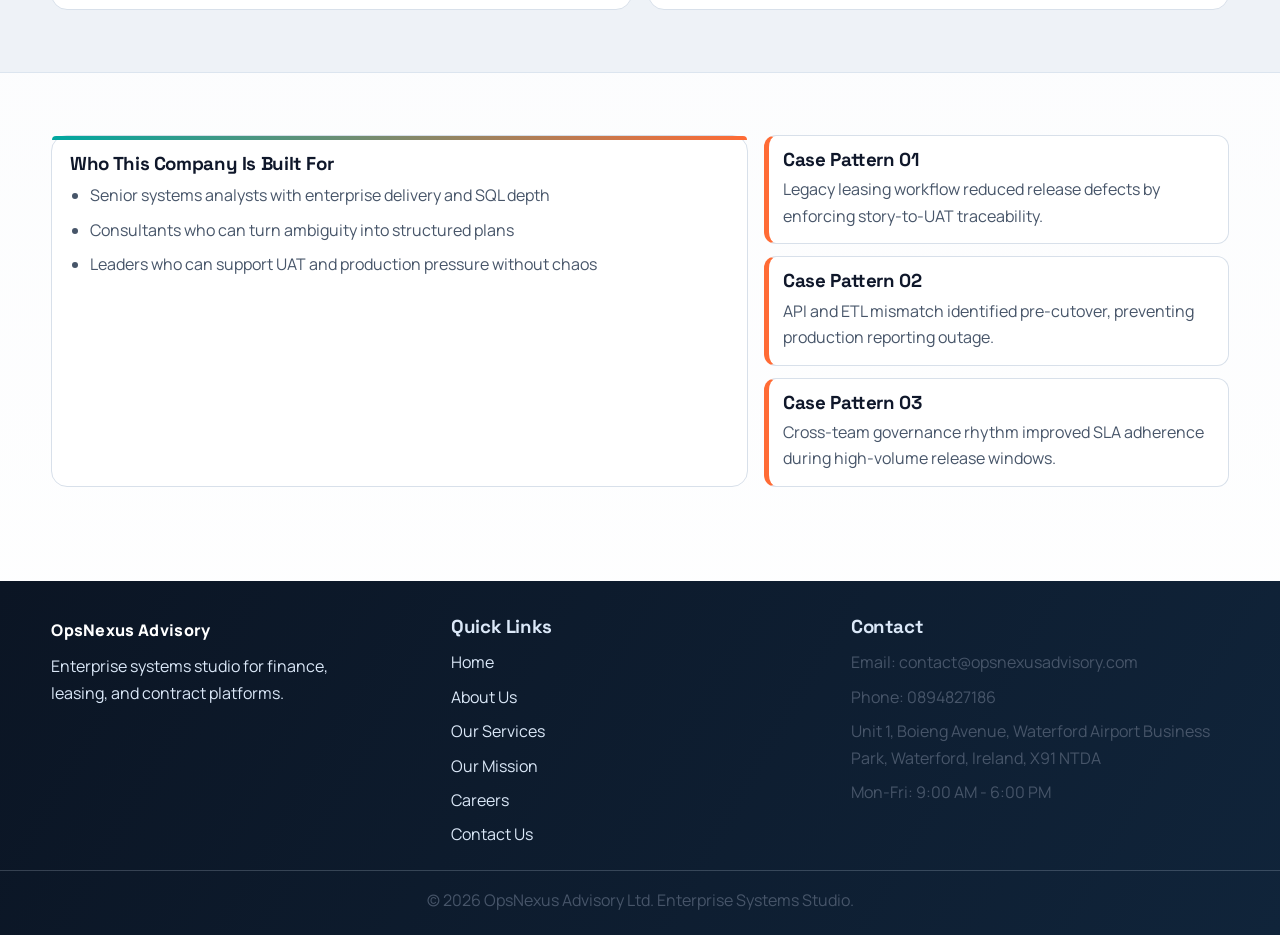
==== commit 85f6cc60: "Update OpsNexus address" ====
--- a/index.html
+++ b/index.html
@@ -148,7 +148,7 @@
         <ul class="footer-contact">
           <li>Email: contact@opsnexusadvisory.com</li>
           <li>Phone: 0894827186</li>
-          <li>London, United Kingdom</li>
+          <li>Unit 1, Boieng Avenue, Waterford Airport Business Park, Waterford, Ireland, X91 NTDA</li>
           <li>Mon-Fri: 9:00 AM - 6:00 PM</li>
         </ul>
       </div>
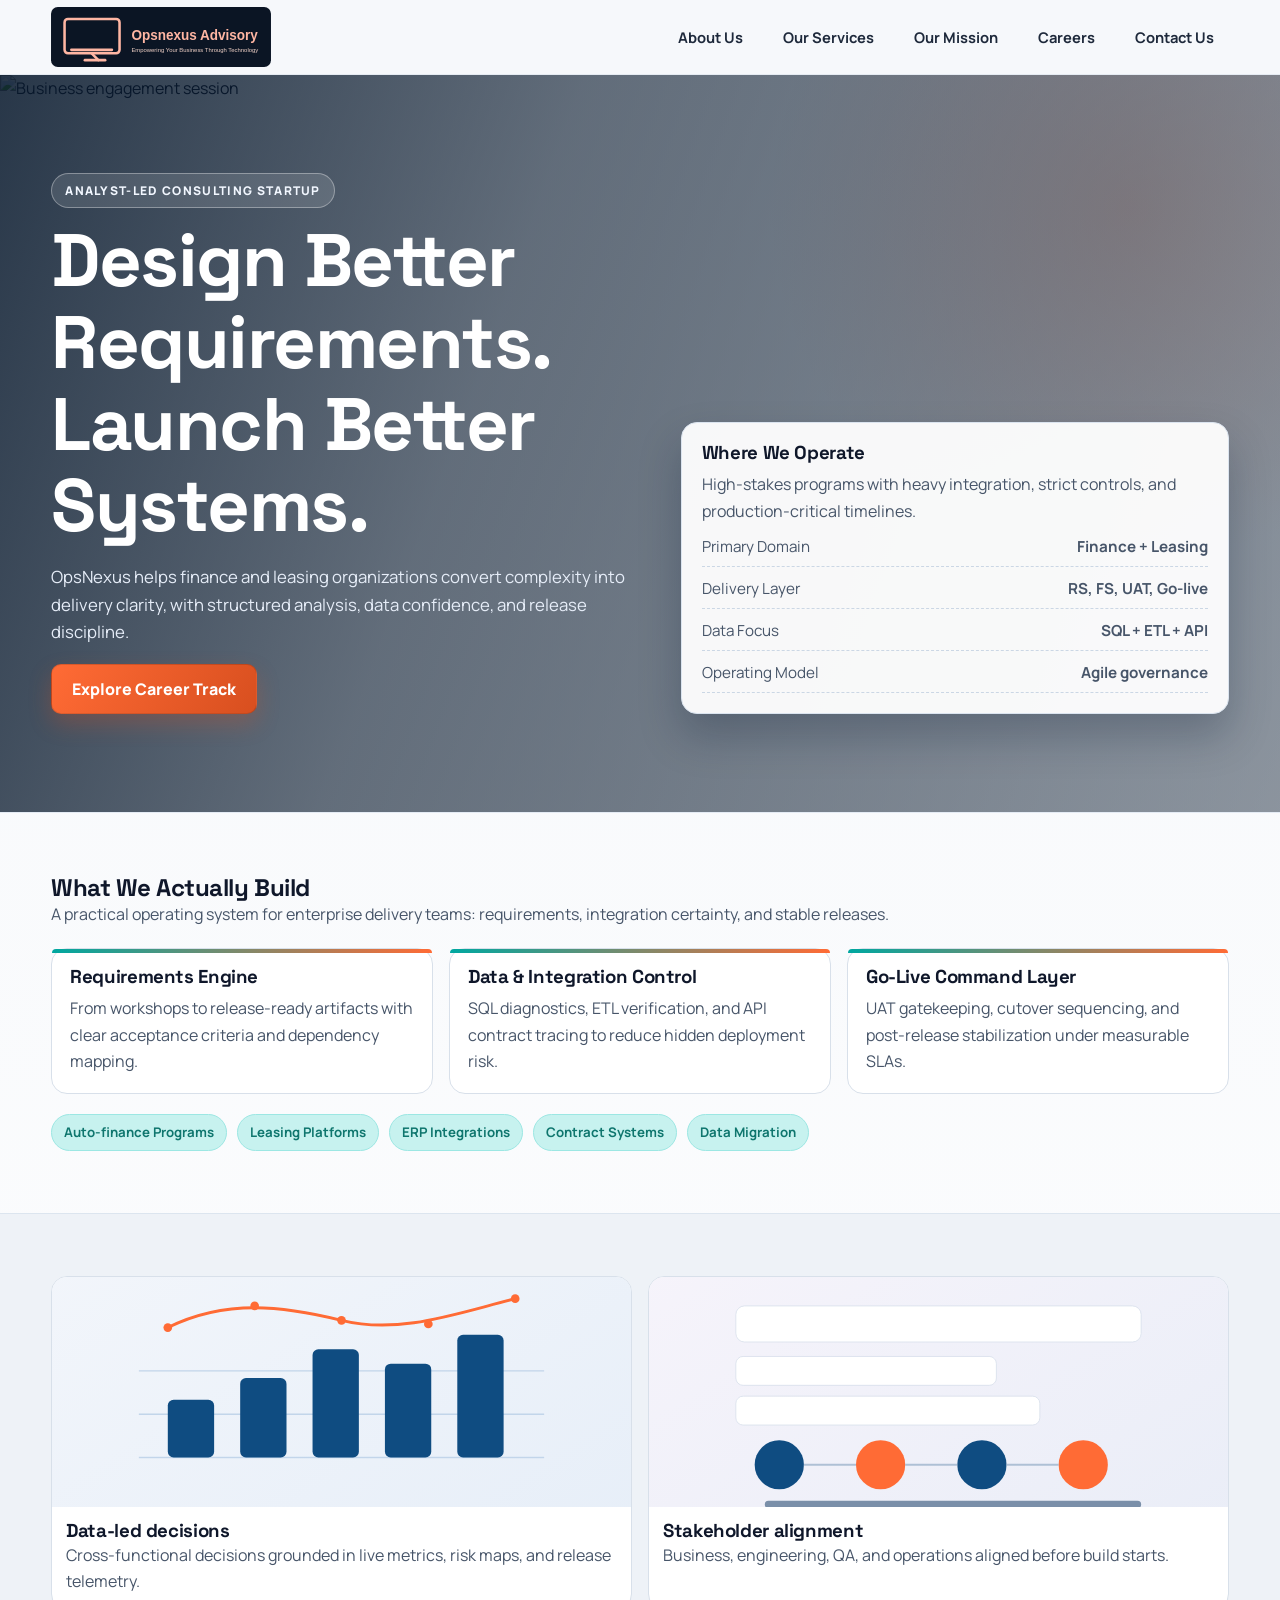
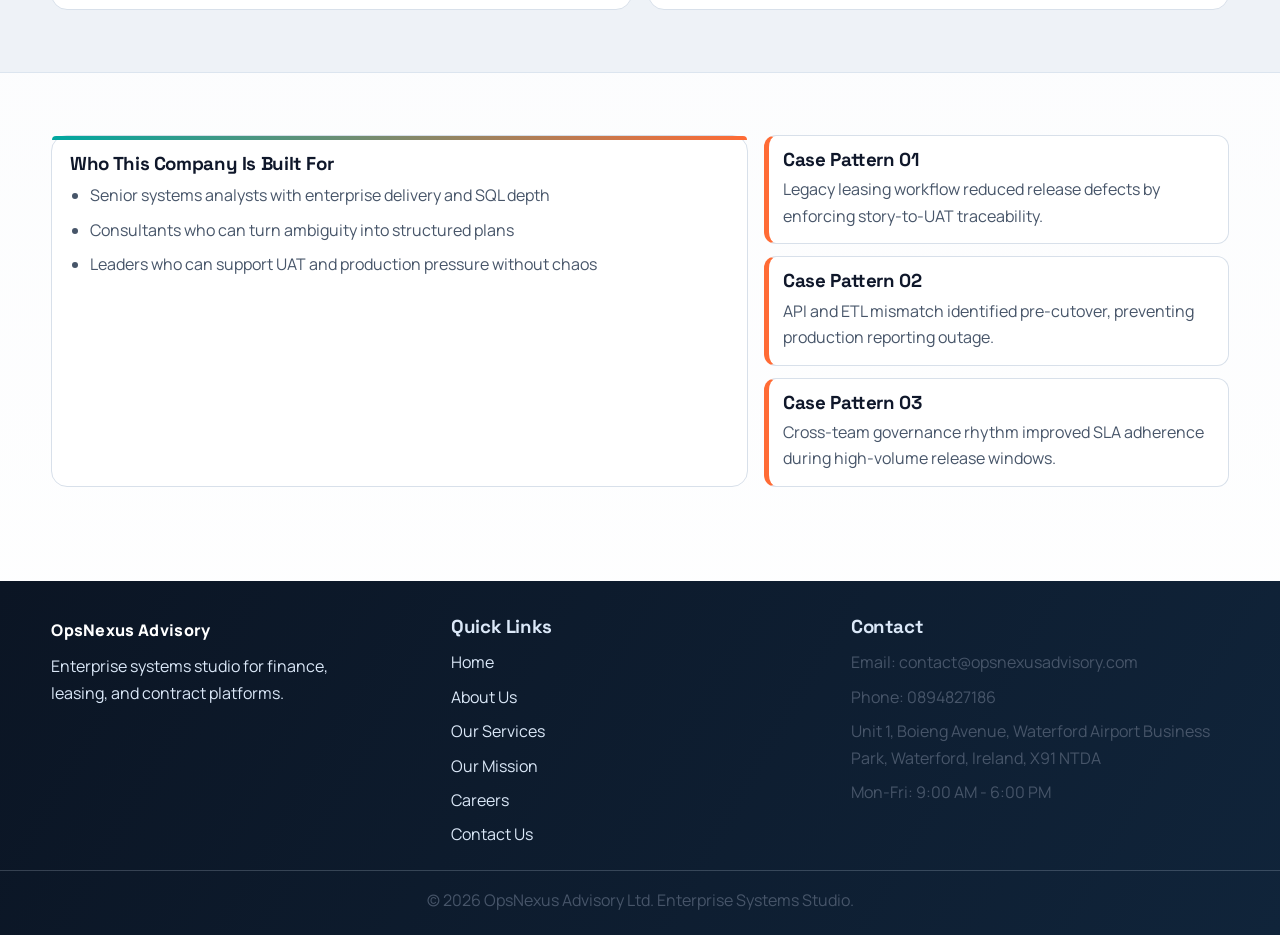
==== commit 99dc9d65: "Restore homepage and services photos" ====
--- a/index.html
+++ b/index.html
@@ -24,7 +24,7 @@
 
   <main>
     <section class="hero">
-      <img class="hero-video" src="assets/hero-bg.svg" alt="Abstract enterprise systems background" />
+      <img class="hero-video" src="https://images.unsplash.com/photo-1521737711867-e3b97375f902?auto=format&fit=crop&w=1800&q=80" alt="Business engagement session" />
       <div class="hero-overlay"></div>
       <div class="container hero-content">
         <div class="hero-copy">
